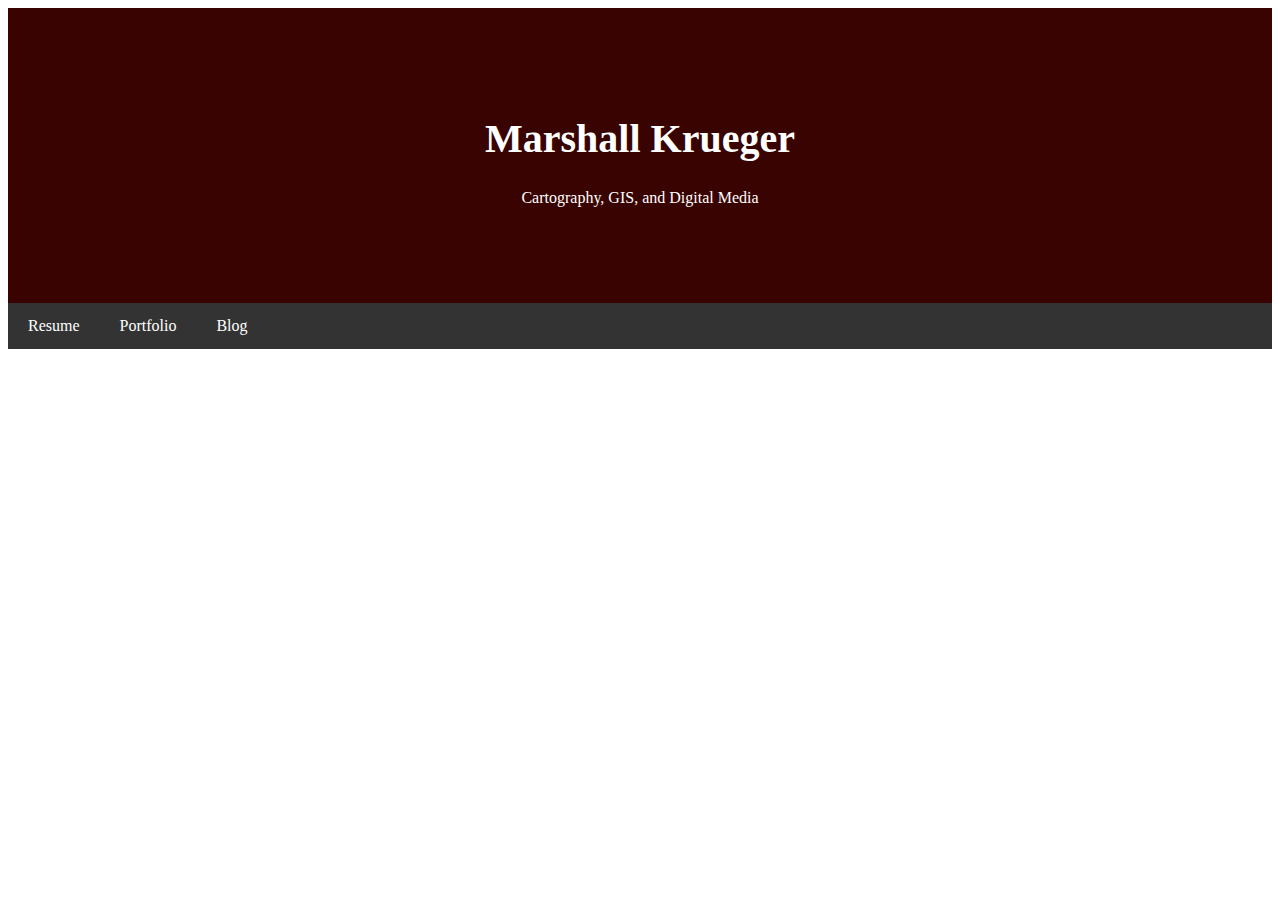
==== index.html @ 7b5f7e9e "Update index.html" ====
<!DOCTYPE html>
<html lang="en">
<head>
<title>Marshall Krueger</title>
<meta charset="UTF-8">
<meta name="viewport" content="width=device-width, initial-scale=1">
<style>
body {
  body {
  font-family: Arial, Helvetica, sans-serif;
  margin: 0;
}

/* Style the header */
.header {
  background: #000000 url(bathymetry.jpg) 100% 100% no-repeat;
  padding: 80px;
  text-align: center;
  background: #380300;
  color: white;
}

/* Increase the font size of the h1 element */
.header h1 {
  font-size: 40px;
}

/* Style the top navigation bar */
.navbar {
  overflow: hidden;
  background-color: #333;
}

/* Style the navigation bar links */
.navbar a {
  float: left;
  display: block;
  color: white;
  text-align: center;
  padding: 14px 20px;
  text-decoration: none;
}

/* Right-aligned link */
.navbar a.right {
  float: right;
}

/* Change color on hover */
.navbar a:hover {
  background-color: #ddd;
  color: black;
}
</style>
</head>
<body>

<div class="header">
  <h1>Marshall Krueger</h1>
  <p>Cartography, GIS, and Digital Media</p>
</div>

<div class="navbar">
  <a href="resume.html">Resume</a>
  <a href="portfolio.html">Portfolio</a>
  <a href="blog.html">Blog</a>
</div>

</body>
</html>
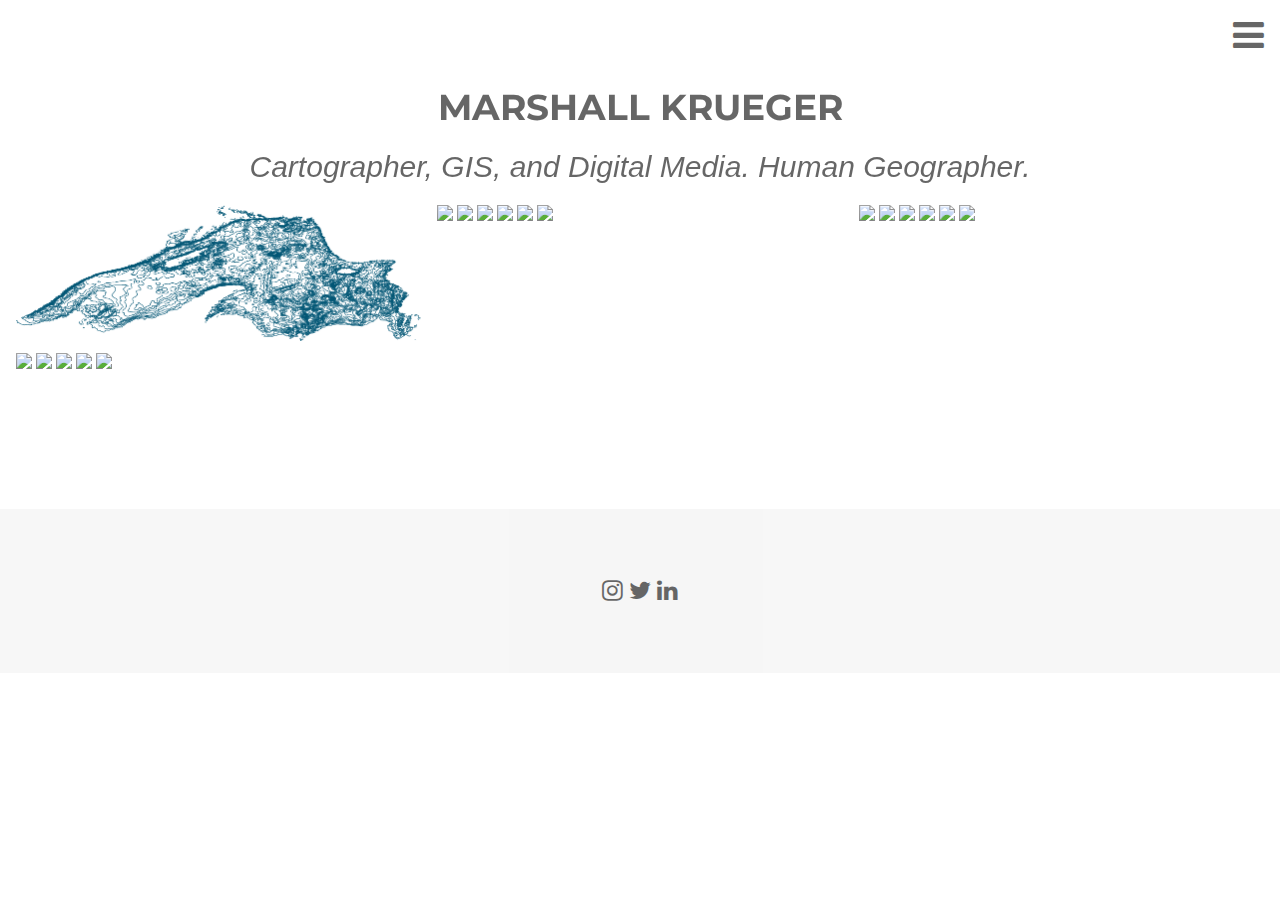
==== commit fd7a0bec: "Update index.html" ====
--- a/index.html
+++ b/index.html
@@ -1,71 +1,110 @@
 <!DOCTYPE html>
-<html lang="en">
-<head>
-<title>Marshall Krueger</title>
+<html>
+<title>Portfolio</title>
 <meta charset="UTF-8">
 <meta name="viewport" content="width=device-width, initial-scale=1">
+<link rel="stylesheet" href="https://www.w3schools.com/w3css/4/w3.css">
+<link rel="stylesheet" href="https://fonts.googleapis.com/css?family=Montserrat">
+<link rel="stylesheet" href="https://cdnjs.cloudflare.com/ajax/libs/font-awesome/4.7.0/css/font-awesome.min.css">
 <style>
-body {
-  body {
-  font-family: Arial, Helvetica, sans-serif;
-  margin: 0;
+body,h1 {font-family: "Montserrat", sans-serif}
+img {margin-bottom: -7px}
+.w3-row-padding img {margin-bottom: 12px}
+</style>
+<body onload = "myFunction()">
+  <script>
+  function myFunction(){
+      var x = document.getElementById("myGrid");
+        x.className = "w3-row-padding";
+    }
+    </script>
+
+<!-- Sidebar -->
+<nav class="w3-sidebar w3-black w3-animate-top w3-xxlarge" style="display:none;padding-top:150px" id="mySidebar">
+  <a href="javascript:void(0)" onclick="w3_close()" class="w3-button w3-black w3-xxlarge w3-padding w3-display-topright" style="padding:6px 24px">
+    <i class="fa fa-remove"></i>
+  </a>
+  <div class="w3-bar-block w3-center">
+    <a href="resume.html" class="w3-bar-item w3-button w3-text-grey w3-hover-black">Resume</a>
+    <a href="portfolio.html" class="w3-bar-item w3-button w3-text-grey w3-hover-black">Portfolio</a>
+    <a href="blog.html" class="w3-bar-item w3-button w3-text-grey w3-hover-black">Blog</a>
+  </div>
+</nav>
+
+<!-- !PAGE CONTENT! -->
+<div class="w3-content" style="max-width:1500px">
+
+<!-- Header -->
+<div class="w3-opacity">
+<span class="w3-button w3-xxlarge w3-white w3-right" onclick="w3_open()"><i class="fa fa-bars"></i></span>
+<div class="w3-clear"></div>
+<header class="w3-center w3-margin-bottom">
+<h1><b>MARSHALL KRUEGER</b></h1>
+ <h2> <em> Cartographer, GIS, and Digital Media. Human Geographer. </em> </h2>
+</header>
+</div>
+
+<!-- Photo Grid -->
+<div class="w3-row" id="myGrid" style="margin-bottom:128px">
+  <div class="w3-third">
+    <img src="bathymetry.jpg" style="width:100%">
+    <img src="rentoincomedisparities.jpg" style="width:100%">
+    <img src="placeholder.png" style="width:100%">
+    <img src="placeholder.png" style="width:100%">
+    <img src="placeholder.png" style="width:100%">
+    <img src="placeholder.png" style="width:100%">
+  </div>
+
+  <div class="w3-third">
+    <img src="placeholder.png" style="width:100%">
+    <img src="placeholder.png" style="width:100%">
+    <img src="placeholder.png" style="width:100%">
+    <img src="placeholder.png" style="width:100%">
+    <img src="placeholder.png" style="width:100%">
+    <img src="placeholder.png" style="width:100%">
+  </div>
+
+  <div class="w3-third">
+    <img src="placeholder.png" style="width:100%">
+    <img src="placeholder.png" style="width:100%">
+    <img src="placeholder.png" style="width:100%">
+    <img src="placeholder.png" style="width:100%">
+    <img src="placeholder.png" style="width:100%">
+    <img src="placeholder.png" style="width:100%">
+  </div>
+</div>
+
+<!-- End Page Content -->
+</div>
+
+<!-- Footer -->
+<footer class="w3-container w3-padding-64 w3-light-grey w3-center w3-opacity w3-xlarge" style="margin-top:128px">
+  <i class="fa fa-instagram w3-hover-opacity"></i>
+  <i class="fa fa-twitter w3-hover-opacity"></i>
+  <i class="fa fa-linkedin w3-hover-opacity"></i>
+</footer>
+
+<script>
+// Toggle grid padding
+function myFunction() {
+  var x = document.getElementById("myGrid");
+  if (x.className === "w3-row") {
+    x.className = "w3-row-padding";
+  } else {
+    x.className = x.className.replace("w3-row-padding", "w3-row");
+  }
 }
 
-/* Style the header */
-.header {
-  background: #000000 url(bathymetry.jpg) 100% 100% no-repeat;
-  padding: 80px;
-  text-align: center;
-  background: #380300;
-  color: white;
+// Open and close sidebar
+function w3_open() {
+  document.getElementById("mySidebar").style.width = "100%";
+  document.getElementById("mySidebar").style.display = "block";
 }
 
-/* Increase the font size of the h1 element */
-.header h1 {
-  font-size: 40px;
+function w3_close() {
+  document.getElementById("mySidebar").style.display = "none";
 }
-
-/* Style the top navigation bar */
-.navbar {
-  overflow: hidden;
-  background-color: #333;
-}
-
-/* Style the navigation bar links */
-.navbar a {
-  float: left;
-  display: block;
-  color: white;
-  text-align: center;
-  padding: 14px 20px;
-  text-decoration: none;
-}
-
-/* Right-aligned link */
-.navbar a.right {
-  float: right;
-}
-
-/* Change color on hover */
-.navbar a:hover {
-  background-color: #ddd;
-  color: black;
-}
-</style>
-</head>
-<body>
-
-<div class="header">
-  <h1>Marshall Krueger</h1>
-  <p>Cartography, GIS, and Digital Media</p>
-</div>
-
-<div class="navbar">
-  <a href="resume.html">Resume</a>
-  <a href="portfolio.html">Portfolio</a>
-  <a href="blog.html">Blog</a>
-</div>
+</script>
 
 </body>
 </html>
-
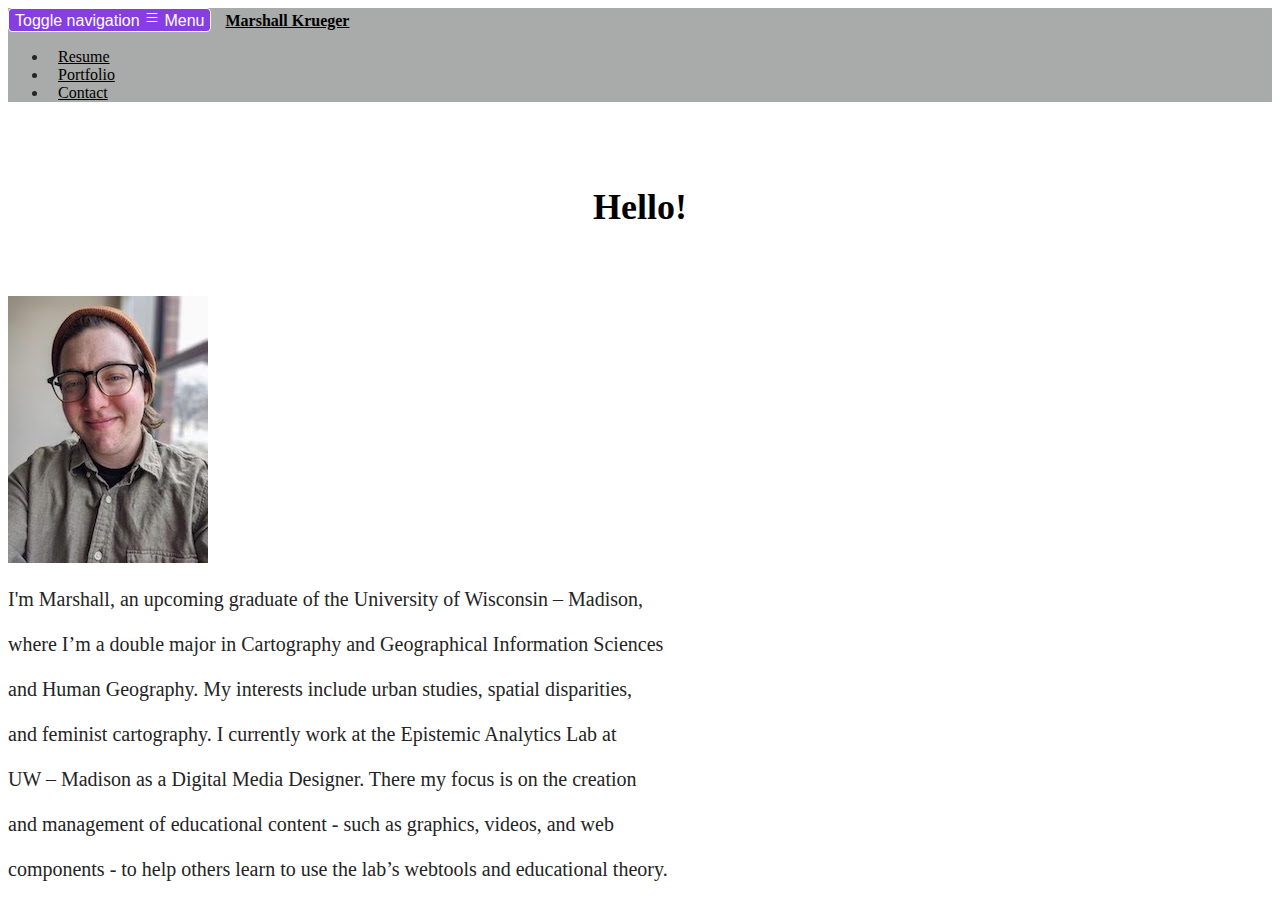
==== commit 77444569: "lots of changes to portfolio content and design. learning." ====
--- a/index.html
+++ b/index.html
@@ -1,110 +1,87 @@
 <!DOCTYPE html>
-<html>
-<title>Portfolio</title>
-<meta charset="UTF-8">
-<meta name="viewport" content="width=device-width, initial-scale=1">
-<link rel="stylesheet" href="https://www.w3schools.com/w3css/4/w3.css">
-<link rel="stylesheet" href="https://fonts.googleapis.com/css?family=Montserrat">
-<link rel="stylesheet" href="https://cdnjs.cloudflare.com/ajax/libs/font-awesome/4.7.0/css/font-awesome.min.css">
-<style>
-body,h1 {font-family: "Montserrat", sans-serif}
-img {margin-bottom: -7px}
-.w3-row-padding img {margin-bottom: 12px}
-</style>
-<body onload = "myFunction()">
-  <script>
-  function myFunction(){
-      var x = document.getElementById("myGrid");
-        x.className = "w3-row-padding";
-    }
-    </script>
+<html lang="en">
 
-<!-- Sidebar -->
-<nav class="w3-sidebar w3-black w3-animate-top w3-xxlarge" style="display:none;padding-top:150px" id="mySidebar">
-  <a href="javascript:void(0)" onclick="w3_close()" class="w3-button w3-black w3-xxlarge w3-padding w3-display-topright" style="padding:6px 24px">
-    <i class="fa fa-remove"></i>
-  </a>
-  <div class="w3-bar-block w3-center">
-    <a href="resume.html" class="w3-bar-item w3-button w3-text-grey w3-hover-black">Resume</a>
-    <a href="portfolio.html" class="w3-bar-item w3-button w3-text-grey w3-hover-black">Portfolio</a>
-    <a href="blog.html" class="w3-bar-item w3-button w3-text-grey w3-hover-black">Blog</a>
-  </div>
-</nav>
+<head>
+    <meta charset="utf-8">
+    <meta name="viewport" content="width=device-width, initial-scale=1">
+    <title>Marshall Krueger</title>
+    <link href='https://fonts.googleapis.com/css?family=Montserrat:400,700' rel='stylesheet' type='text/css'>
 
-<!-- !PAGE CONTENT! -->
-<div class="w3-content" style="max-width:1500px">
+    <!--put your Bootstrap stylesheet links below this comment and above style.css-->
+    <link rel="stylesheet" href="css/bootstrap.min.css">
+    <link rel="stylesheet" href="css/style.css">
+</head>
 
-<!-- Header -->
-<div class="w3-opacity">
-<span class="w3-button w3-xxlarge w3-white w3-right" onclick="w3_open()"><i class="fa fa-bars"></i></span>
-<div class="w3-clear"></div>
-<header class="w3-center w3-margin-bottom">
-<h1><b>MARSHALL KRUEGER</b></h1>
- <h2> <em> Cartographer, GIS, and Digital Media. Human Geographer. </em> </h2>
-</header>
-</div>
+<body>
+    <nav class="navbar navbar-expand-lg navbar-default">
+        <!-- Create the navbar -->
+        <div class="container">
+            <div class="navbar">
+                <!-- Creates the navbar header -->
+                <button type="button" class="navbar-toggler" data-toggle="collapse" data-target="#navbar-header" aria-expanded="false" aria-controls="navbar-header">
+                    <span class="sr-only">Toggle navigation</span>
+                    <svg width="1em" height="1em" viewBox="0 0 16 16" class="bi bi-list" xmlns="http://www.w3.org/2000/svg">
+                        <path fill-rule="evenodd" d="M2.5 11.5A.5.5 0 0 1 3 11h10a.5.5 0 0 1 0 1H3a.5.5 0 0 1-.5-.5zm0-4A.5.5 0 0 1 3 7h10a.5.5 0 0 1 0 1H3a.5.5 0 0 1-.5-.5zm0-4A.5.5 0 0 1 3 3h10a.5.5 0 0 1 0 1H3a.5.5 0 0 1-.5-.5z" /></svg>
+                    <span class="menu"> Menu</span>
+                </button> <!-- Hamburger button for smaller devices -->
+                <a class="navbar-brand" href="index.html">Marshall Krueger</a> <!-- Your website brand name -->
+            </div>
 
-<!-- Photo Grid -->
-<div class="w3-row" id="myGrid" style="margin-bottom:128px">
-  <div class="w3-third">
-    <img src="bathymetry.jpg" style="width:100%">
-    <img src="rentoincomedisparities.jpg" style="width:100%">
-    <img src="placeholder.png" style="width:100%">
-    <img src="placeholder.png" style="width:100%">
-    <img src="placeholder.png" style="width:100%">
-    <img src="placeholder.png" style="width:100%">
-  </div>
+            <div id="navbar-header" class="collapse navbar-collapse">
+                <!-- Links to include in navbar -->
+                <ul class="nav navbar-nav">
+                    <!-- Unordered list for links on navbar -->
+                    <li><a href="resume.html">Resume</a></li>
+                    <li><a href="portfolio.html">Portfolio</a></li>
+                    <li><a href="contact.html">Contact</a></li>
+                </ul>
+            </div> <!-- end .navbar-collapse -->
+        </div> <!-- end .container -->
+    </nav> <!-- end navigation bar -->
 
-  <div class="w3-third">
-    <img src="placeholder.png" style="width:100%">
-    <img src="placeholder.png" style="width:100%">
-    <img src="placeholder.png" style="width:100%">
-    <img src="placeholder.png" style="width:100%">
-    <img src="placeholder.png" style="width:100%">
-    <img src="placeholder.png" style="width:100%">
-  </div>
+    <div class="jumbotron">
+        <div class="container">
+            <h2>Hello!</h2>
+        </div>
+    </div>
 
-  <div class="w3-third">
-    <img src="placeholder.png" style="width:100%">
-    <img src="placeholder.png" style="width:100%">
-    <img src="placeholder.png" style="width:100%">
-    <img src="placeholder.png" style="width:100%">
-    <img src="placeholder.png" style="width:100%">
-    <img src="placeholder.png" style="width:100%">
-  </div>
-</div>
+    <div class="container">
+        <div class="row">
+            <div class="col-md- col-md-offset-0 col-sm-3 col-sm-offset-0 col-xs-6 col-xs-offset-3">
 
-<!-- End Page Content -->
-</div>
+                <img src="assets/marshallheadshot.jpg" alt="marshall headshot" class="img-responsive center-block" id="marshallheadshot" />
 
-<!-- Footer -->
-<footer class="w3-container w3-padding-64 w3-light-grey w3-center w3-opacity w3-xlarge" style="margin-top:128px">
-  <i class="fa fa-instagram w3-hover-opacity"></i>
-  <i class="fa fa-twitter w3-hover-opacity"></i>
-  <i class="fa fa-linkedin w3-hover-opacity"></i>
-</footer>
+            </div>
+            <div class="col-md-9 col-md-offset-0 col-sm-9 col-sm-offset-0 col-xs-10 col-xs-offset-1">
+                <p>
+                    I'm Marshall, an upcoming graduate of the University of Wisconsin – Madison,
+                </p>
+                <p>
+                   where I’m a double major in Cartography and Geographical Information Sciences
+                </p>
+                <p>
+                  and Human Geography. My interests include urban studies, spatial disparities,
+                </p>
+                <p>
+                and feminist cartography. I currently work at the Epistemic Analytics Lab at
+                </p>
+                <p>
+                UW – Madison as a Digital Media Designer. There my focus is on the creation
+                </p>
+                <p>
+                and management of educational content - such as graphics, videos, and web
+                </p>
+                <p>
+                components - to help others learn to use the lab’s webtools and educational theory.
+                </p>
 
-<script>
-// Toggle grid padding
-function myFunction() {
-  var x = document.getElementById("myGrid");
-  if (x.className === "w3-row") {
-    x.className = "w3-row-padding";
-  } else {
-    x.className = x.className.replace("w3-row-padding", "w3-row");
-  }
-}
+            </div>
+        </div>
+    </div>
 
-// Open and close sidebar
-function w3_open() {
-  document.getElementById("mySidebar").style.width = "100%";
-  document.getElementById("mySidebar").style.display = "block";
-}
+    <!--put your external script links here-->
+    <script type="text/javascript" src="lib/jquery-3.5.1.min.js"></script>
+    <script type="text/javascript" src="lib/bootstrap.min.js"></script>
+</body>
 
-function w3_close() {
-  document.getElementById("mySidebar").style.display = "none";
-}
-</script>
-
-</body>
 </html>
--- a/css/style.css
+++ b/css/style.css
@@ -0,0 +1,116 @@
+/***** NAVBAR *****/
+
+.navbar {
+    background-color: #A9AAAA;
+    border-radius: 0;
+}
+
+/* Navbar title */
+.navbar-default .navbar-brand {
+    color: black;
+    font-size: px;
+    font-weight: bold;
+}
+
+/* Navbar hover effects */
+.navbar-default .navbar-brand:hover,
+.navbar-default .navbar-brand:focus,
+.navbar-default .navbar-nav > li > a:hover,
+.navbar-default .navbar-nav > li > a:focus {
+    color: #900C3F;
+    text-decoration: none;
+}
+
+/* Navbar links */
+.navbar-default .navbar-nav > li > a {
+    color: #000;
+    font-size: 16px;
+    padding: 10px;
+}
+
+/* Navbar collapsed styles */
+.navbar-toggler {
+    color: #fff;
+    border-color: #fff;
+    background-color: #863ee3;
+    border-radius: 4px;
+    border: 1px solid;
+    fill: #fff;
+    font-size: 16px;
+    position: relative;
+    margin-right: 10px;
+}
+
+.navbar-toggler:hover,
+.navbar-toggler:focus {
+    background-color: #ebd122;
+    color: #242424;
+    fill: #242424;
+    border-color: #fff;
+
+}
+
+/*** JUMBOTRON ***/
+
+.jumbotron {
+    background-color: #FFFFFF;
+    text-align: center;
+    color: #000;
+    padding: 3%;
+    border-radius: 0px;
+}
+
+.jumbotron h2 {
+    font-size: 36px;
+    font-weight: bold;
+}
+
+/*** CARD ***/
+
+.card {
+    background-color: #fff;
+    border-color: #cccccc;
+    border-width: 1px;
+    width: 100%;
+}
+
+.card:hover {
+    border-color: #ebd122;
+}
+
+/*** Basic Text Styles ***/
+
+#about-world {
+    max-height: 200px;
+}
+
+.resume h3 {
+    font-weight: bold;
+}
+
+
+hr {
+    border-color: white;
+    border-width: 2px;
+}
+
+p {
+    font-size: 20px;
+    line-height: 25px;
+
+}
+
+a {
+    color: #863ee3;
+}
+
+a:hover {
+    color: #ebd122;
+}
+
+body {
+
+    font-family: "Trebuchet MS", Helvetica, sans-serif
+    background-color: ##FFFBE4;
+    color: #242424;
+}
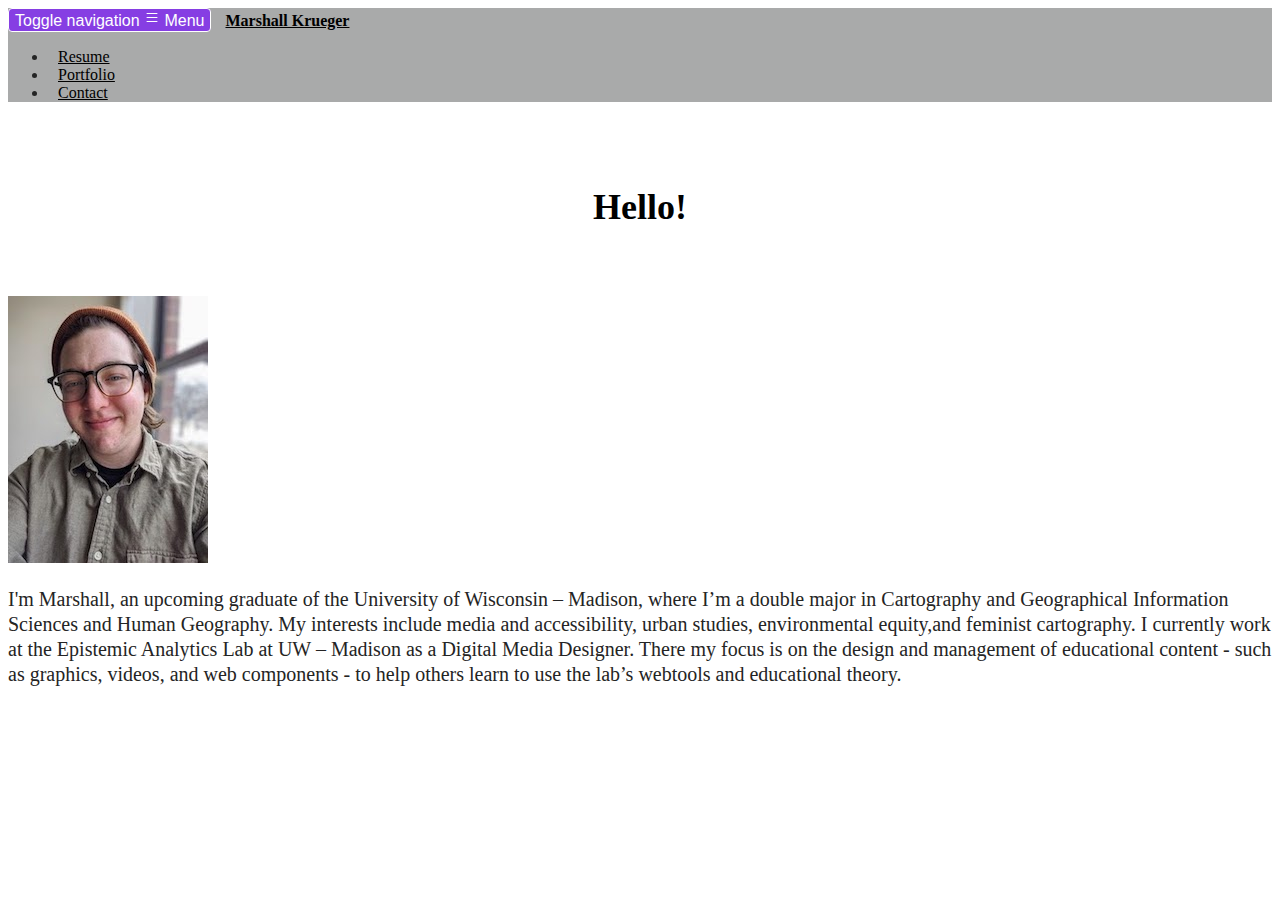
==== commit 92b9f4cd: "updates to portfolio" ====
--- a/index.html
+++ b/index.html
@@ -55,24 +55,13 @@
             <div class="col-md-9 col-md-offset-0 col-sm-9 col-sm-offset-0 col-xs-10 col-xs-offset-1">
                 <p>
                     I'm Marshall, an upcoming graduate of the University of Wisconsin – Madison,
-                </p>
-                <p>
                    where I’m a double major in Cartography and Geographical Information Sciences
-                </p>
-                <p>
-                  and Human Geography. My interests include urban studies, spatial disparities,
-                </p>
-                <p>
-                and feminist cartography. I currently work at the Epistemic Analytics Lab at
-                </p>
-                <p>
-                UW – Madison as a Digital Media Designer. There my focus is on the creation
-                </p>
-                <p>
-                and management of educational content - such as graphics, videos, and web
-                </p>
-                <p>
-                components - to help others learn to use the lab’s webtools and educational theory.
+                  and Human Geography. My interests include media and accessibility, urban studies,
+                  environmental equity,and feminist cartography. I currently work at the
+                  Epistemic Analytics Lab at UW – Madison as a Digital Media Designer.
+                  There my focus is on the design and management of educational content -
+                  such as graphics, videos, and web components - to help others learn to use
+                  the lab’s webtools and educational theory.
                 </p>
 
             </div>
--- a/css/style.css
+++ b/css/style.css
@@ -17,7 +17,7 @@
 .navbar-default .navbar-brand:focus,
 .navbar-default .navbar-nav > li > a:hover,
 .navbar-default .navbar-nav > li > a:focus {
-    color: #900C3F;
+    color: #FFC300;
     text-decoration: none;
 }
 
@@ -70,12 +70,12 @@
 .card {
     background-color: #fff;
     border-color: #cccccc;
-    border-width: 1px;
+    border-width: 3px;
     width: 100%;
 }
 
 .card:hover {
-    border-color: #ebd122;
+    border-color: #FFC300;
 }
 
 /*** Basic Text Styles ***/
@@ -107,7 +107,7 @@
 a:hover {
     color: #ebd122;
 }
-
+  
 body {
 
     font-family: "Trebuchet MS", Helvetica, sans-serif
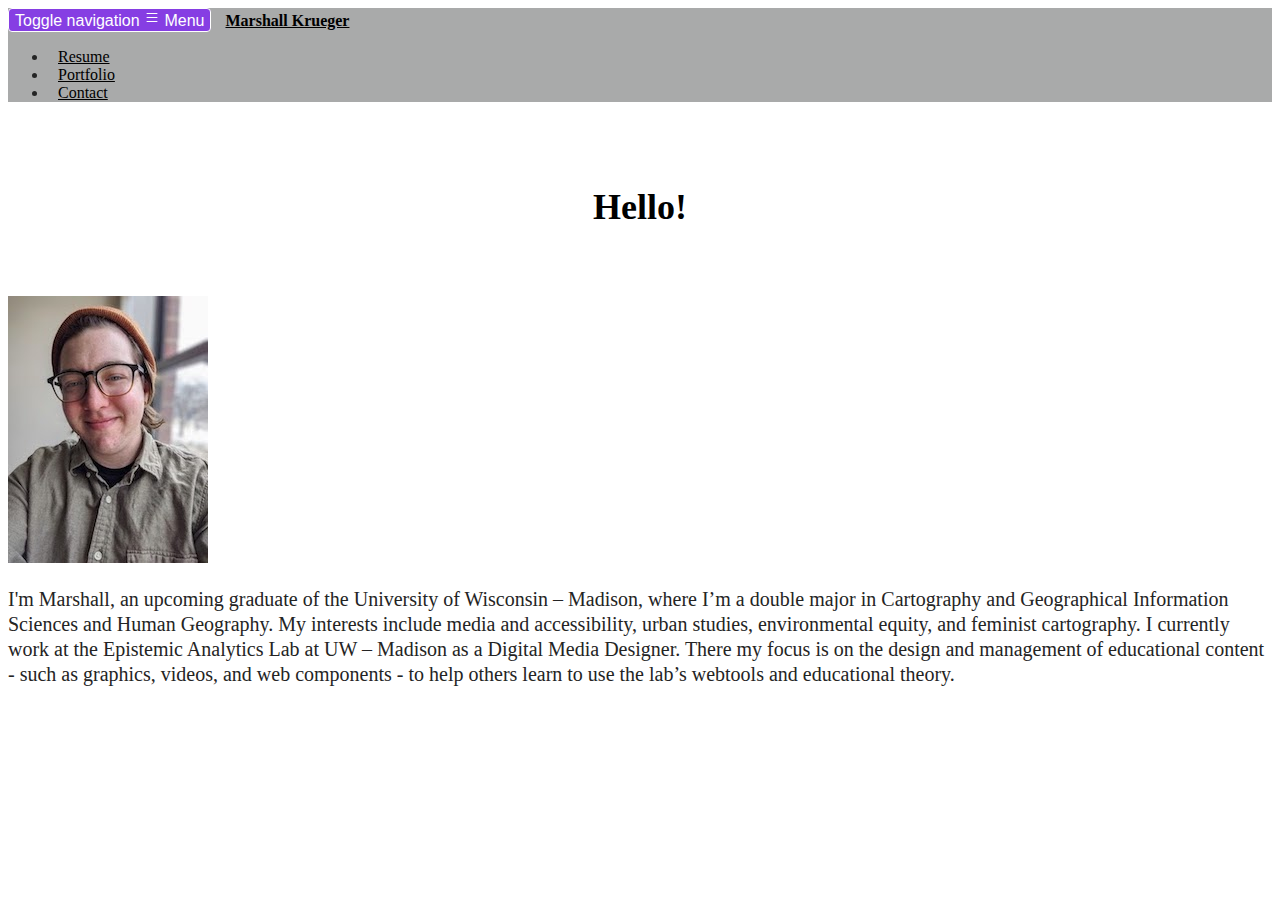
==== commit 4d73ebd6: "small fixes" ====
--- a/index.html
+++ b/index.html
@@ -57,7 +57,7 @@
                     I'm Marshall, an upcoming graduate of the University of Wisconsin – Madison,
                    where I’m a double major in Cartography and Geographical Information Sciences
                   and Human Geography. My interests include media and accessibility, urban studies,
-                  environmental equity,and feminist cartography. I currently work at the
+                  environmental equity, and feminist cartography. I currently work at the
                   Epistemic Analytics Lab at UW – Madison as a Digital Media Designer.
                   There my focus is on the design and management of educational content -
                   such as graphics, videos, and web components - to help others learn to use
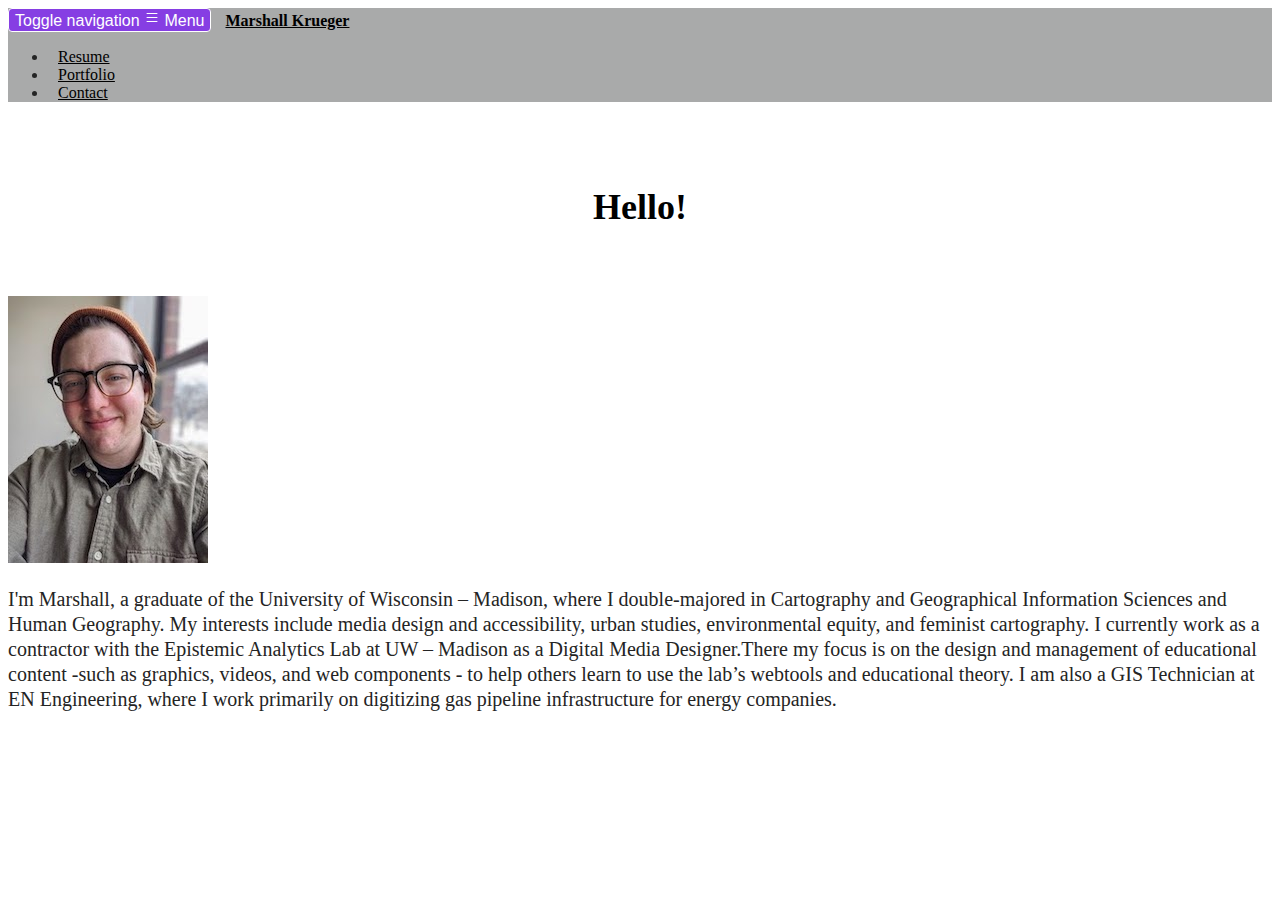
==== commit bc8a3523: "new updates since graduation" ====
--- a/index.html
+++ b/index.html
@@ -54,14 +54,16 @@
             </div>
             <div class="col-md-9 col-md-offset-0 col-sm-9 col-sm-offset-0 col-xs-10 col-xs-offset-1">
                 <p>
-                    I'm Marshall, an upcoming graduate of the University of Wisconsin – Madison,
-                   where I’m a double major in Cartography and Geographical Information Sciences
-                  and Human Geography. My interests include media and accessibility, urban studies,
-                  environmental equity, and feminist cartography. I currently work at the
-                  Epistemic Analytics Lab at UW – Madison as a Digital Media Designer.
-                  There my focus is on the design and management of educational content -
-                  such as graphics, videos, and web components - to help others learn to use
-                  the lab’s webtools and educational theory.
+                    I'm Marshall, a graduate of the University of Wisconsin – Madison,
+                   where I double-majored in Cartography and Geographical Information Sciences
+                  and Human Geography. My interests include media design and accessibility,
+                  urban studies, environmental equity, and feminist cartography. I currently
+                  work as a contractor with the Epistemic Analytics Lab at UW – Madison
+                  as a Digital Media Designer.There my focus is on the design and management
+                  of educational content -such as graphics, videos, and web components -
+                  to help others learn to use the lab’s webtools and educational theory.
+                  I am also a GIS Technician at EN Engineering, where I work primarily on
+                  digitizing gas pipeline infrastructure for energy companies. 
                 </p>
 
             </div>
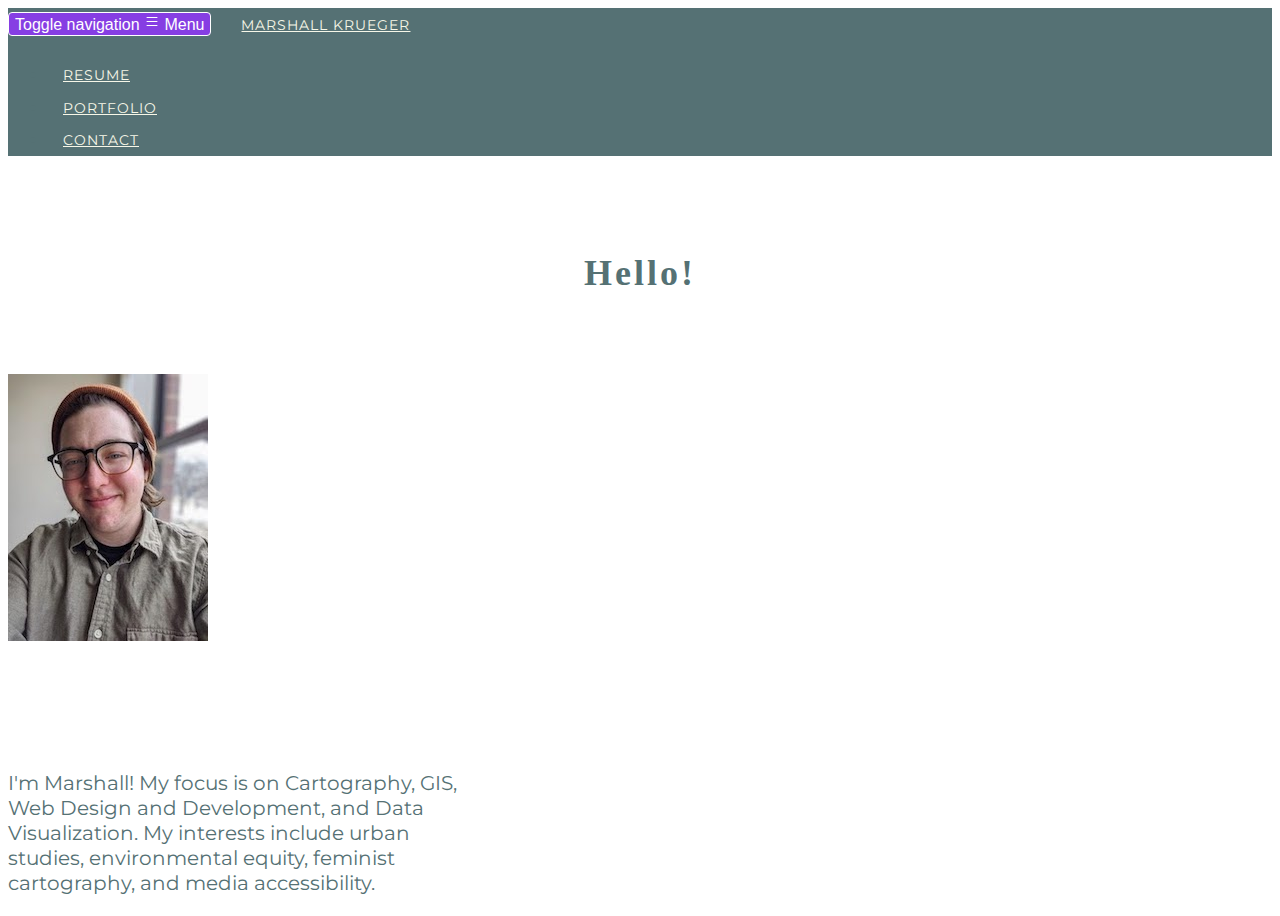
==== commit 1add8db4: "updates" ====
--- a/index.html
+++ b/index.html
@@ -1,17 +1,24 @@
 <!DOCTYPE html>
 <html lang="en">
-
 <head>
     <meta charset="utf-8">
     <meta name="viewport" content="width=device-width, initial-scale=1">
+
     <title>Marshall Krueger</title>
     <link href='https://fonts.googleapis.com/css?family=Montserrat:400,700' rel='stylesheet' type='text/css'>
 
     <!--put your Bootstrap stylesheet links below this comment and above style.css-->
     <link rel="stylesheet" href="css/bootstrap.min.css">
     <link rel="stylesheet" href="css/style.css">
+    <style>
+    body {
+      background-color: #FFFFFF;
+
+    }
+
+    </style>
+
 </head>
-
 <body>
     <nav class="navbar navbar-expand-lg navbar-default">
         <!-- Create the navbar -->
@@ -24,16 +31,16 @@
                         <path fill-rule="evenodd" d="M2.5 11.5A.5.5 0 0 1 3 11h10a.5.5 0 0 1 0 1H3a.5.5 0 0 1-.5-.5zm0-4A.5.5 0 0 1 3 7h10a.5.5 0 0 1 0 1H3a.5.5 0 0 1-.5-.5zm0-4A.5.5 0 0 1 3 3h10a.5.5 0 0 1 0 1H3a.5.5 0 0 1-.5-.5z" /></svg>
                     <span class="menu"> Menu</span>
                 </button> <!-- Hamburger button for smaller devices -->
-                <a class="navbar-brand" href="index.html">Marshall Krueger</a> <!-- Your website brand name -->
+                <a class="navbar-brand" href="index.html">MARSHALL KRUEGER</a> <!-- Your website brand name -->
             </div>
 
             <div id="navbar-header" class="collapse navbar-collapse">
                 <!-- Links to include in navbar -->
                 <ul class="nav navbar-nav">
                     <!-- Unordered list for links on navbar -->
-                    <li><a href="resume.html">Resume</a></li>
-                    <li><a href="portfolio.html">Portfolio</a></li>
-                    <li><a href="contact.html">Contact</a></li>
+                    <li><a href="resume.html">RESUME</a></li>
+                    <li><a href="portfolio.html">PORTFOLIO</a></li>
+                    <li><a href="contact.html">CONTACT</a></li>
                 </ul>
             </div> <!-- end .navbar-collapse -->
         </div> <!-- end .container -->
@@ -41,29 +48,32 @@
 
     <div class="jumbotron">
         <div class="container">
+          <div class="parallax"></div>
             <h2>Hello!</h2>
         </div>
     </div>
 
     <div class="container">
-        <div class="row">
+        <div class="row align-items-center">
+
             <div class="col-md- col-md-offset-0 col-sm-3 col-sm-offset-0 col-xs-6 col-xs-offset-3">
 
                 <img src="assets/marshallheadshot.jpg" alt="marshall headshot" class="img-responsive center-block" id="marshallheadshot" />
 
             </div>
+
             <div class="col-md-9 col-md-offset-0 col-sm-9 col-sm-offset-0 col-xs-10 col-xs-offset-1">
                 <p>
-                    I'm Marshall, a graduate of the University of Wisconsin – Madison,
-                   where I double-majored in Cartography and Geographical Information Sciences
-                  and Human Geography. My interests include media design and accessibility,
-                  urban studies, environmental equity, and feminist cartography. I currently
-                  work as a contractor with the Epistemic Analytics Lab at UW – Madison
-                  as a Digital Media Designer.There my focus is on the design and management
-                  of educational content -such as graphics, videos, and web components -
-                  to help others learn to use the lab’s webtools and educational theory.
-                  I am also a GIS Technician at EN Engineering, where I work primarily on
-                  digitizing gas pipeline infrastructure for energy companies. 
+                  <br>
+                  <br>
+                  <br>
+                  <br>
+                  I'm Marshall! My focus is on Cartography, GIS,<br>
+                  Web Design and Development, and Data<br>
+                  Visualization. My interests include urban<br>
+                  studies, environmental equity, feminist<br>
+                  cartography, and media accessibility.<br>
+
                 </p>
 
             </div>
@@ -74,5 +84,4 @@
     <script type="text/javascript" src="lib/jquery-3.5.1.min.js"></script>
     <script type="text/javascript" src="lib/bootstrap.min.js"></script>
 </body>
-
 </html>
--- a/css/style.css
+++ b/css/style.css
@@ -1,15 +1,21 @@
+
+
+main { opacity: 0; }
+
 /***** NAVBAR *****/
 
 .navbar {
-    background-color: #A9AAAA;
+    background-color: #557174;
     border-radius: 0;
 }
 
 /* Navbar title */
 .navbar-default .navbar-brand {
-    color: black;
-    font-size: px;
-    font-weight: bold;
+    color: #F7F7E8;
+    font: 14px Montserrat, sans-serif;
+    letter-spacing: 1px;
+    font-weight: normal;
+    padding: 15px;
 }
 
 /* Navbar hover effects */
@@ -17,15 +23,17 @@
 .navbar-default .navbar-brand:focus,
 .navbar-default .navbar-nav > li > a:hover,
 .navbar-default .navbar-nav > li > a:focus {
-    color: #FFC300;
+    color: #C7CFB7;
     text-decoration: none;
 }
 
 /* Navbar links */
 .navbar-default .navbar-nav > li > a {
-    color: #000;
-    font-size: 16px;
-    padding: 10px;
+  color: #F7F7E8;
+  font: 14px Montserrat, sans-serif;
+  letter-spacing: 1px;
+  font-weight: normal;
+  padding: 15px;
 }
 
 /* Navbar collapsed styles */
@@ -53,9 +61,11 @@
 /*** JUMBOTRON ***/
 
 .jumbotron {
+    font-family: Bebas Neue;
+    letter-spacing: 3px;
     background-color: #FFFFFF;
     text-align: center;
-    color: #000;
+    color: #557174;
     padding: 3%;
     border-radius: 0px;
 }
@@ -68,14 +78,20 @@
 /*** CARD ***/
 
 .card {
-    background-color: #fff;
-    border-color: #cccccc;
+    background-color: #557174;
+    border-color: #557174;
     border-width: 3px;
     width: 100%;
 }
 
 .card:hover {
-    border-color: #FFC300;
+    border-color: #C7CFB7;
+}
+
+.card-title {
+  size: 14px;
+  color: #F7F7E8
+
 }
 
 /*** Basic Text Styles ***/
@@ -85,6 +101,7 @@
 }
 
 .resume h3 {
+   font-family: Montserrat;
     font-weight: bold;
 }
 
@@ -107,10 +124,15 @@
 a:hover {
     color: #ebd122;
 }
-  
+
+.col-sm {
+background-color: #C7CFB7;
+}
+
 body {
 
-    font-family: "Trebuchet MS", Helvetica, sans-serif
-    background-color: ##FFFBE4;
-    color: #242424;
+    font: 18px Montserrat,  sans-serif;
+    line-height: 1.8;
+    background-color: #FFFFFF;
+    color: #557174;
 }
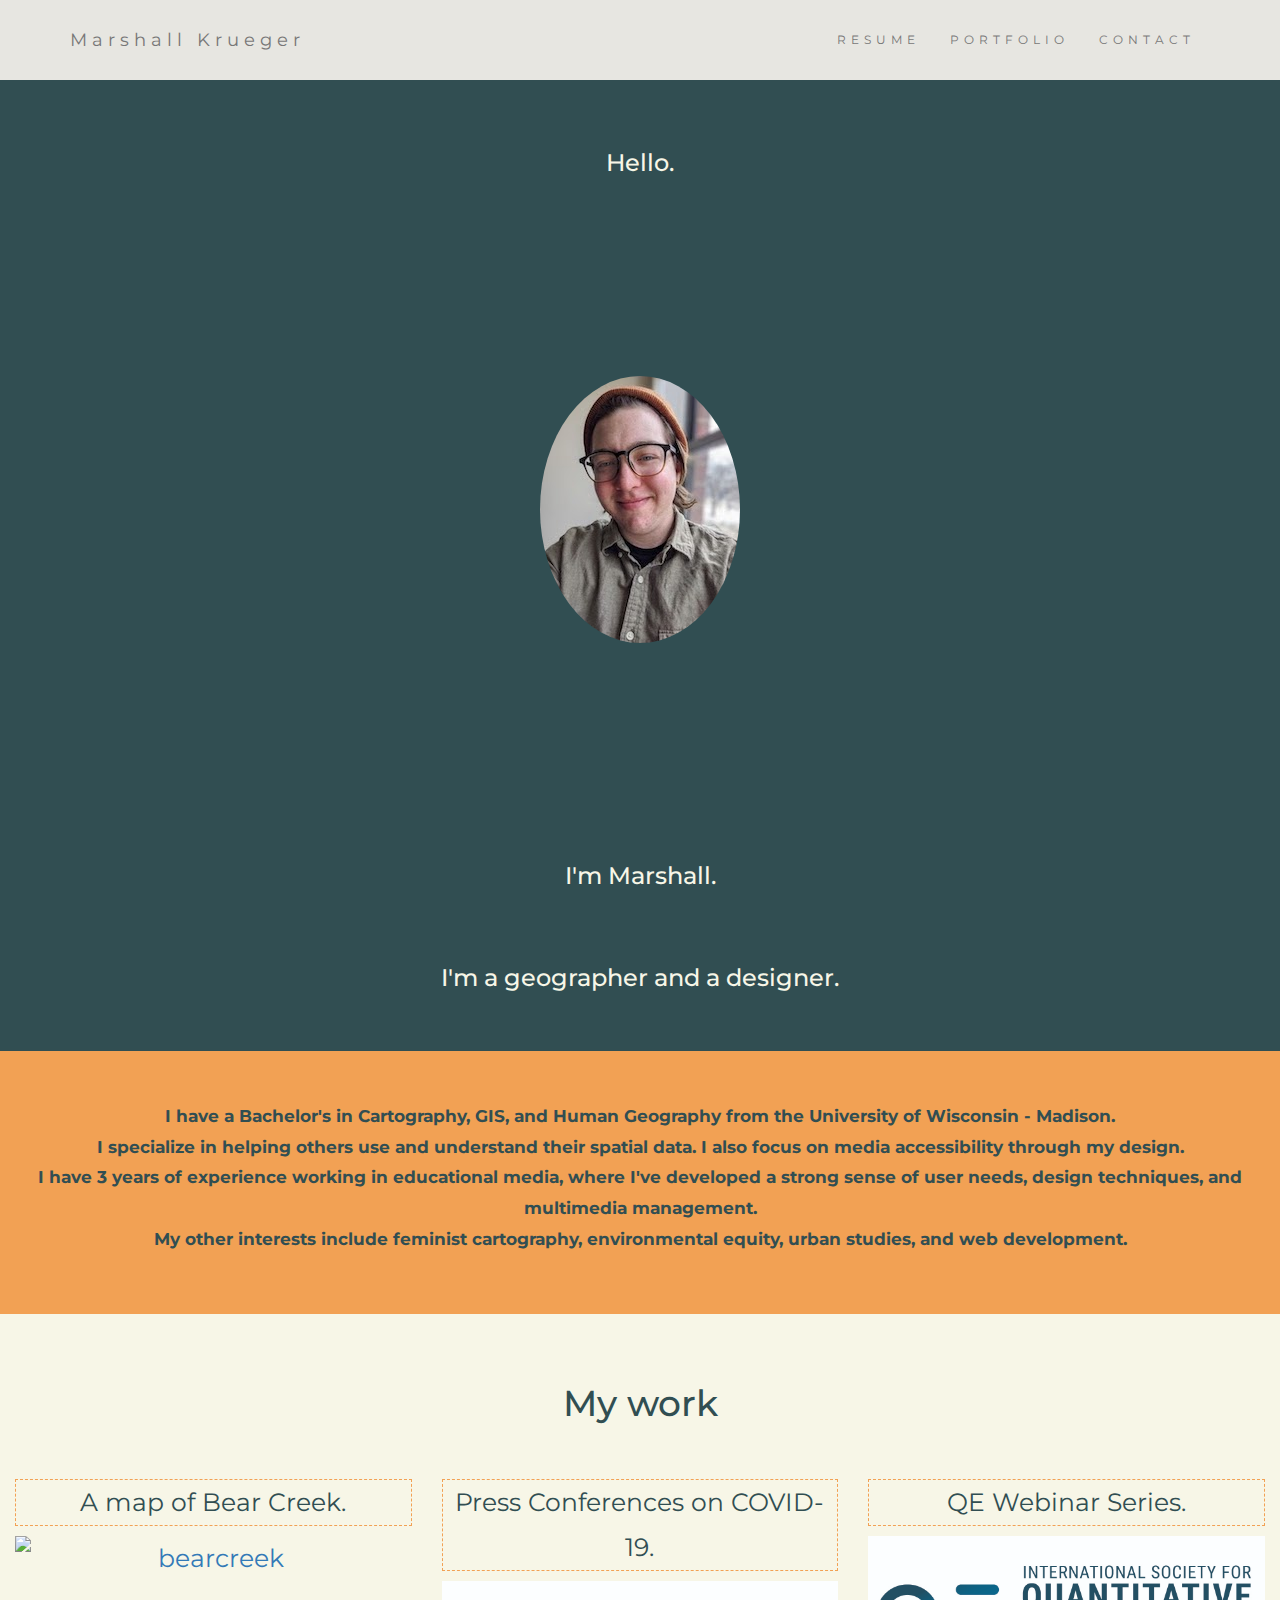
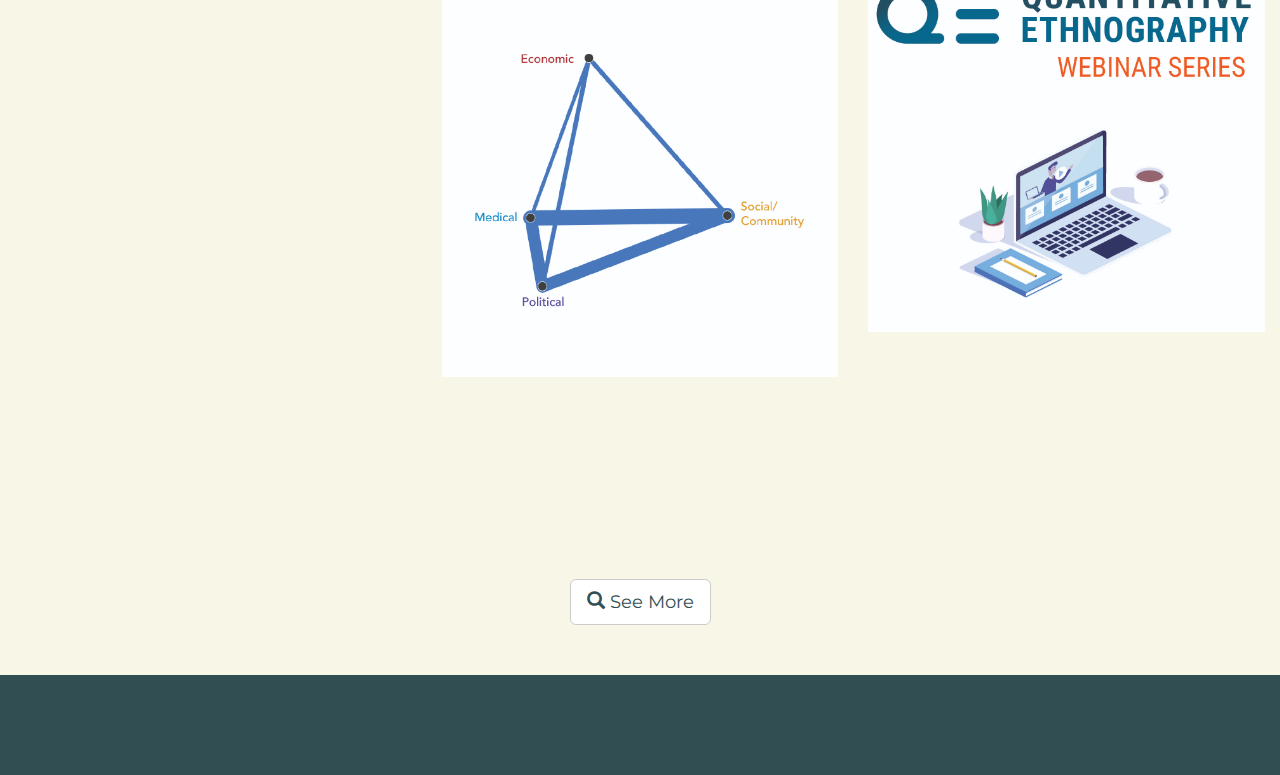
==== commit b4c68d21: "redo of portfolio" ====
--- a/index.html
+++ b/index.html
@@ -1,87 +1,133 @@
 <!DOCTYPE html>
 <html lang="en">
 <head>
-    <meta charset="utf-8">
-    <meta name="viewport" content="width=device-width, initial-scale=1">
+  <title>Marshall Krueger</title>
+  <meta charset="utf-8">
+  <meta name="viewport" content="width=device-width, initial-scale=1">
+  <link rel="stylesheet" href="https://maxcdn.bootstrapcdn.com/bootstrap/3.4.1/css/bootstrap.min.css">
+  <link href="https://fonts.googleapis.com/css?family=Montserrat" rel="stylesheet">
+  <script src="https://ajax.googleapis.com/ajax/libs/jquery/3.5.1/jquery.min.js"></script>
+  <script src="https://maxcdn.bootstrapcdn.com/bootstrap/3.4.1/js/bootstrap.min.js"></script>
 
-    <title>Marshall Krueger</title>
-    <link href='https://fonts.googleapis.com/css?family=Montserrat:400,700' rel='stylesheet' type='text/css'>
+  <style>
 
-    <!--put your Bootstrap stylesheet links below this comment and above style.css-->
-    <link rel="stylesheet" href="css/bootstrap.min.css">
-    <link rel="stylesheet" href="css/style.css">
-    <style>
-    body {
-      background-color: #FFFFFF;
+  body {
+    font: 25px Montserrat, sans-serif;
+    line-height: 1.8;
+    color: #314e52;
+  }
+  #one {font-size: 17px;}
+  #two {font-size:20px;}
+  .margin {margin-bottom: 200px;
+  }
+  .bg-1 {
+    background-color: #314e52; /* Blue */
+    color: #f7f6e7;
+  }
 
-    }
+  .bg-2 {
+    background-color: #f2a154; /* Orange */
+    color: #314e52;
+    font-weight: bold;
+  }
+  .bg-3 {
+    background-color: #f7f6e7; /* White */
+    color: #314e52;
+  }
+  .bg-4 {
+    background-color: #314e52; /* Black Gray */
+    color: #FBFAFA;
+  }
+  .container-fluid {
+    padding-top: 50px;
+    padding-bottom: 50px;
+  }
+  .navbar {
+    background-color: #e7e6e1;
+    padding-top: 15px;
+    padding-bottom: 15px;
+    border: 0;
+    border-radius: 0;
+    margin-bottom: 0;
+    font-size: 12px;
+    letter-spacing: 5px;
+  }
+  .navbar-nav  li a:hover {
+    color: #f2a154 !important;
+  }
 
-    </style>
-
+  </style>
 </head>
 <body>
-    <nav class="navbar navbar-expand-lg navbar-default">
-        <!-- Create the navbar -->
-        <div class="container">
-            <div class="navbar">
-                <!-- Creates the navbar header -->
-                <button type="button" class="navbar-toggler" data-toggle="collapse" data-target="#navbar-header" aria-expanded="false" aria-controls="navbar-header">
-                    <span class="sr-only">Toggle navigation</span>
-                    <svg width="1em" height="1em" viewBox="0 0 16 16" class="bi bi-list" xmlns="http://www.w3.org/2000/svg">
-                        <path fill-rule="evenodd" d="M2.5 11.5A.5.5 0 0 1 3 11h10a.5.5 0 0 1 0 1H3a.5.5 0 0 1-.5-.5zm0-4A.5.5 0 0 1 3 7h10a.5.5 0 0 1 0 1H3a.5.5 0 0 1-.5-.5zm0-4A.5.5 0 0 1 3 3h10a.5.5 0 0 1 0 1H3a.5.5 0 0 1-.5-.5z" /></svg>
-                    <span class="menu"> Menu</span>
-                </button> <!-- Hamburger button for smaller devices -->
-                <a class="navbar-brand" href="index.html">MARSHALL KRUEGER</a> <!-- Your website brand name -->
-            </div>
 
-            <div id="navbar-header" class="collapse navbar-collapse">
-                <!-- Links to include in navbar -->
-                <ul class="nav navbar-nav">
-                    <!-- Unordered list for links on navbar -->
-                    <li><a href="resume.html">RESUME</a></li>
-                    <li><a href="portfolio.html">PORTFOLIO</a></li>
-                    <li><a href="contact.html">CONTACT</a></li>
-                </ul>
-            </div> <!-- end .navbar-collapse -->
-        </div> <!-- end .container -->
-    </nav> <!-- end navigation bar -->
+<!-- Navbar -->
+<nav class="navbar navbar-default">
+  <div class="container">
+    <div class="navbar-header">
+      <button type="button" class="navbar-toggle" data-toggle="collapse" data-target="#myNavbar">
+        <span class="icon-bar"></span>
+        <span class="icon-bar"></span>
+        <span class="icon-bar"></span>
+      </button>
+  <a class="navbar-brand" href="index.html">Marshall Krueger</a>
+    </div>
+    <div class="collapse navbar-collapse" id="myNavbar">
+      <ul class="nav navbar-nav navbar-right">
+        <li><a href="resume.html">RESUME</a></li>
+        <li><a href="portfolio.html">PORTFOLIO</a></li>
+        <li><a href="contact.html">CONTACT</a></li>
+      </ul>
+    </div>
+  </div>
+</nav>
 
-    <div class="jumbotron">
-        <div class="container">
-          <div class="parallax"></div>
-            <h2>Hello!</h2>
-        </div>
+<!-- First Container -->
+<div class="container-fluid bg-1 text-center">
+  <h3 class="margin">Hello.</h3>
+  <img src="assets/marshallheadshot.jpg" class="img-responsive img-circle margin" style="display:inline" alt="Bird" width="200" height="200">
+  <h3>I'm Marshall.</h3>
+  <br>
+  <h3>I'm a geographer and a designer.</h3>
+</div>
+
+<!-- Second Container -->
+<div class="container-fluid bg-2 text-center">
+  <p id = "one"> I have a Bachelor's in Cartography, GIS, and Human Geography from the University of Wisconsin - Madison. <br>
+    I specialize in helping others use and understand their spatial data. I also focus on media accessibility through my design. <br>
+    I have 3 years of experience working in educational media, where I've developed a strong sense of user needs, design techniques, and multimedia management. <br>
+    My other interests include feminist cartography, environmental equity, urban studies, and web development.</p>
+
+</div>
+
+<!-- Third Container (Grid) -->
+<div class="container-fluid bg-3 text-center">
+  <h1>My work</h1><br>
+  <div class="row">
+    <div class="col-sm-4">
+      <p style="border: 1px dashed #f2a154"> A map of Bear Creek.</p>
+      <a href="Bear Creek.html"><img src="assets/bearcreek-thumbnail.jpg" class="img-responsive margin" style="width:100%" alt="bearcreek">
+      </a>
     </div>
+    <div class="col-sm-4">
+      <p style="border: 1px dashed #f2a154">Press Conferences on COVID-19.</p>
+      <a href="https://www.youtube.com/watch?v=Sy-gwY3SXQ0"><img src="assets/COVIDthumb.jpg" class="img-responsive margin" style="width:100%" alt="covidvideo">
+      </a>
+    </div>
+    <div class="col-sm-4">
+      <p style ="border: 1px dashed #f2a154">QE Webinar Series.</p>
+      <a/ href="https://www.youtube.com/watch?v=09nlIATywFk&t=10s"><img src="assets/qewebinarseries-thumb.jpg" class="img-responsive margin" style="width:100%" alt="qevideos">
+</a>
+    </div>
+  </div>
+  <a href="portfolio.html" class="btn btn-default btn-lg" style = "color: #314e52" >
+    <span class="glyphicon glyphicon-search"></span> See More
+  </a>
+</div>
 
-    <div class="container">
-        <div class="row align-items-center">
+<!-- Footer -->
+<footer class="container-fluid bg-4 text-center">
 
-            <div class="col-md- col-md-offset-0 col-sm-3 col-sm-offset-0 col-xs-6 col-xs-offset-3">
+</footer>
 
-                <img src="assets/marshallheadshot.jpg" alt="marshall headshot" class="img-responsive center-block" id="marshallheadshot" />
-
-            </div>
-
-            <div class="col-md-9 col-md-offset-0 col-sm-9 col-sm-offset-0 col-xs-10 col-xs-offset-1">
-                <p>
-                  <br>
-                  <br>
-                  <br>
-                  <br>
-                  I'm Marshall! My focus is on Cartography, GIS,<br>
-                  Web Design and Development, and Data<br>
-                  Visualization. My interests include urban<br>
-                  studies, environmental equity, feminist<br>
-                  cartography, and media accessibility.<br>
-
-                </p>
-
-            </div>
-        </div>
-    </div>
-
-    <!--put your external script links here-->
-    <script type="text/javascript" src="lib/jquery-3.5.1.min.js"></script>
-    <script type="text/javascript" src="lib/bootstrap.min.js"></script>
 </body>
 </html>
